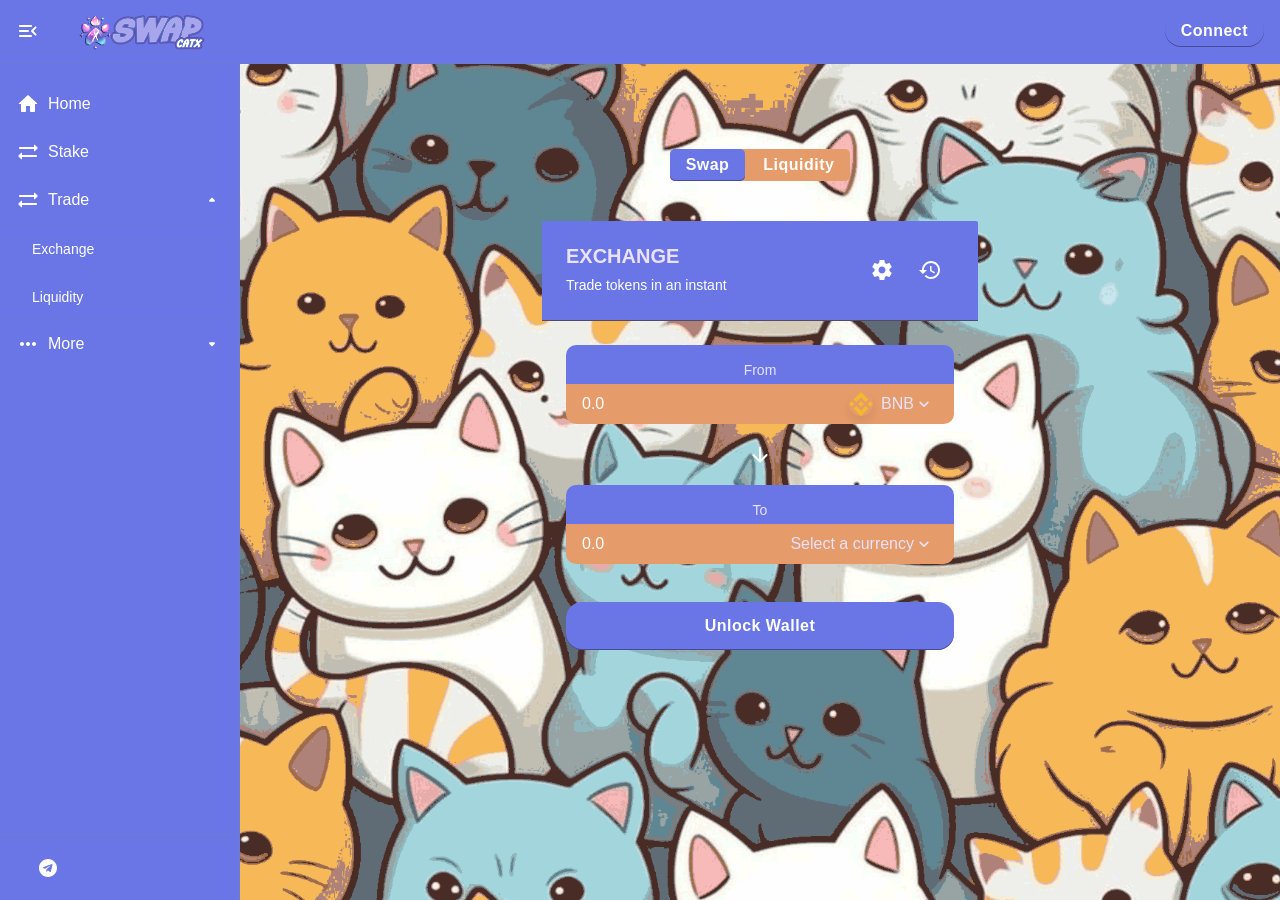
==== index.html @ b5c9c181 "Add files via upload" ====
<!doctype html>
<html lang="en">

<head>
    <meta charset="utf-8">
    <link rel="preconnect" href="%25REACT_APP_NODE_1%25.html">
    <link rel="preconnect" href="%25REACT_APP_NODE_2%25.html">
    <link rel="preconnect" href="%25REACT_APP_NODE_3%25.html">
    <link rel="preconnect" href="https://fonts.gstatic.com">
    <link href="css2?family=Kanit:wght@400;600&display=swap" rel="stylesheet">
    <link rel="shortcut icon" href="favicon.png">
    <link rel="apple-touch-icon" href="favicon.png">
    <link rel="manifest" href="manifest.json">
    <title>Poodle | Swap</title>
    <meta name="description" content="Decentralized Exchange on Binance Smart Chain">
    <meta name="viewport" content="width=device-width,initial-scale=1,maximum-scale=5,minimum-scale=1">
    <meta name="theme-color" content="#000000">
    <meta name="twitter:description" content="Quantum swap">
    <meta name="twitter:card" content="summary">
    <meta name="twitter:title" content="New DeFi exchange on Binance Smart Chain (BSC)">
    <link href="static/css/3.191f4a61.chunk.css" rel="stylesheet">
</head>

<body>
    <style>
        body {
            background-image: url("inu.gif");
        }

        .cZeDqH {
            background: #6a76e5;
            color: white;
        }

        .DHEYg {
            background: #6a76e5;
            color: white;
        }

        .dHbZxC {
            fill: white;
        }

        .dQvhBw {
            background: black;
            color: white;
        }

        /*
Form Input
*/

        .iniECW {
            width: 100%;
            height: 30px;
            margin-bottom: 50px;
            background: #78dc02;
            position: relative;
        }

        .fiiLju {
            background: #6a76e5;
            border-radius: 10px 10px;
        }

        .hbYren {
            background: #6a76e5;
        }

        .cmoCvi {
            background: #6a76e5;
        }

        .iHkJJw {
            height: 40px;
            border-radius: 0px 0px 10px 10px;
            background: #e59b6a;
        }

        /*
Form 
*/

        .leGqtH {
            background: transparent;
            border: none;
            box-shadow: none;
            border-radius: 2px;
        }

        .domPRl {
            background-image: url("banner.png");
            background-size: cover;
            /* <------ */
            background-repeat: no-repeat;
            background-position: center center;
            background: transparent;
        }

        .cmuvkJ {}

        .cZeDqH {
            margin-top: 5px;
        }

        .bQwuss {
            text-transform: uppercase;
        }

        .bQwuss:Before {
            text-transform: uppercase;
        }

        .iMJSUO {
            width: 100%;
            padding: 3px;
            text-transfom: uppercase;
            text-align: center;
        }

        /* Icons
*/

        .iXMwYf {
            fill: white;
        }

        .hufIwr {
            fill: white;
        }

        .hYmWca {
            color: white;
        }

        .fwjcqd {
            background: #6a76e5;
        }

        .ehzsvq {
            fill: white;
        }

        .jtJyXQ {
            background: #6a76e5;
        }

        .bRwVMI {
            background: #e59b6a;
        }

        /* label
*/

        .hDKIsn {
            color: white;
        }

        .gUeXaQ {
            color: white;
        }

        .gbfSWW {}

        .ewqvpO {
            color: white;
        }

        .faeRgq {
            color: white;
        }

        .lbbjlX {
            color: white;
            border: solid 1px white;
        }

        .iIXPNP {
            color: white;
        }

        .gbfSWW {
            color: white;
            margin-bottom: 10px;
            background: #6a76e5;
        }

        /* Side Panel
*/

        .BPIxM {
            background-color: rgb(223 4 255);
        }

        .hFrbFX {
            background: #6a76e5;
        }

        .kFXDAk {
            background: #6a76e5;
        }

        .MtaNC {
            background: #6a76e5;
            boxshadow: rgb(36 171 7 1) 4px 0px 0px inset;
        }

        .eUyCtd {
            background: #6a76e5;
        }

        .eUyCtd:hover {
            background: #6a76e5;
        }

        .dkQjNI:hover {
            background: #e59b6a;
        }

        .MtaNC:hover {
            background: #e59b6a;
        }

        .fZIyti:hover {
            background: #e59b6a;
        }

        .jZZVhw {
            box-shadow: #e59b6a;
        }

        .MtaNC {
            box-shadow: #e59b6a;
        }

        .jZZVhw:hover {
            background: #e59b6a;
        }

        .cKCiSf {
            background: #6a76e5;
        }

        .iUKLSm {
            background: #6a76e5;
        }

        .dkQjNI {
            background: #6a76e5;
        }

        .bbpQPB {
            background: #6a76e5;
            border: solid 2px #6a76e5;
        }

        .dQvhBw {
            background: #e59b6a;
        }

        .ikqTrr {
            background: #e59b6a;
            border: none;
        }

        .dWlUoe {
            background: #e59b6a;
        }

        .ewqGCM {
            background: #6a76e5;
        }

        .byvDZS {
            background: #24ab07;
            border: solid 1px #78dc02;
        }

        .iPIMfS {
            background: #6a76e5;
            border: solid 1px #6a76e5;
        }

        .cmDrtc {
            background: #6a76e5;
            border: solid 1px #6a76e5;
        }

        .jSqAgW:focus,
        .jSqAgW:hover {
            background: #6a76e5;
        }

        .flUzaU:hover {
            background: #6a76e5;
        }

        .dRRrps {
            background: #24ab07;
            color: white;
        }

        .edJOaU {
            background: #24ab07;
        }

        .ehEIAs {
            color: white;
        }

        .dQWEJl {
            color: white;
        }

        .hmRzDL {
            background: #e59b6a;
        }

        .dnUteI {
            background: #e59b6a;
        }

        .cGFYVV {
            color: white;
        }

        .htzYhh {}

        .bbpQPB {
            background: #6a76e5;
        }

        .fFXEDN {
            background: #6a76e5;
        }

        .fzOZvi {
            background: transparent;
            color: white;
        }

        .cZeDqH:disabled,
        .cZeDqH.pancake-button--disabled {
            background: #6a76e5;
        }

        .AXFeE {
            background: #78dc02;
        }

        .flUzaU:focus,
        .flUzaU:hover {
            background: #6a76e5;
        }

        .eMUvcZ {
            background: #e59b6a;
        }

        .ca-DpPG {
            border: solid 1px white;
            color: white;
        }
    </style>

    <noscript>You need to enable JavaScript to run this app.</noscript>
    <div id="root"></div>
    <script>
        ! function(e) {
            function r(r) {
                for (var n, u, i = r[0], c = r[1], f = r[2], p = 0, s = []; p < i.length; p++) u = i[p], Object.prototype.hasOwnProperty.call(o, u) && o[u] && s.push(o[u][0]), o[u] = 0;
                for (n in c) Object.prototype.hasOwnProperty.call(c, n) && (e[n] = c[n]);
                for (l && l(r); s.length;) s.shift()();
                return a.push.apply(a, f || []), t()
            }

            function t() {
                for (var e, r = 0; r < a.length; r++) {
                    for (var t = a[r], n = !0, i = 1; i < t.length; i++) {
                        var c = t[i];
                        0 !== o[c] && (n = !1)
                    }
                    n && (a.splice(r--, 1), e = u(u.s = t[0]))
                }
                return e
            }
            var n = {},
                o = {
                    2: 0
                },
                a = [];

            function u(r) {
                if (n[r]) return n[r].exports;
                var t = n[r] = {
                    i: r,
                    l: !1,
                    exports: {}
                };
                return e[r].call(t.exports, t, t.exports, u), t.l = !0, t.exports
            }
            u.e = function(e) {
                var r = [],
                    t = o[e];
                if (0 !== t)
                    if (t) r.push(t[2]);
                    else {
                        var n = new Promise((function(r, n) {
                            t = o[e] = [r, n]
                        }));
                        r.push(t[2] = n);
                        var a, i = document.createElement("script");
                        i.charset = "utf-8", i.timeout = 120, u.nc && i.setAttribute("nonce", u.nc), i.src = function(e) {
                            return u.p + "static/js/" + ({}[e] || e) + "." + {
                                0: "4ba9c56b",
                                4: "2a9a43c2",
                                5: "84ddf35e",
                                6: "4d1ba02c",
                                7: "1975ea3b"
                            }[e] + ".chunk.js"
                        }(e);
                        var c = new Error;
                        a = function(r) {
                            i.onerror = i.onload = null, clearTimeout(f);
                            var t = o[e];
                            if (0 !== t) {
                                if (t) {
                                    var n = r && ("load" === r.type ? "missing" : r.type),
                                        a = r && r.target && r.target.src;
                                    c.message = "Loading chunk " + e + " failed.\n(" + n + ": " + a + ")", c.name = "ChunkLoadError", c.type = n, c.request = a, t[1](c)
                                }
                                o[e] = void 0
                            }
                        };
                        var f = setTimeout((function() {
                            a({
                                type: "timeout",
                                target: i
                            })
                        }), 12e4);
                        i.onerror = i.onload = a, document.head.appendChild(i)
                    }
                return Promise.all(r)
            }, u.m = e, u.c = n, u.d = function(e, r, t) {
                u.o(e, r) || Object.defineProperty(e, r, {
                    enumerable: !0,
                    get: t
                })
            }, u.r = function(e) {
                "undefined" != typeof Symbol && Symbol.toStringTag && Object.defineProperty(e, Symbol.toStringTag, {
                    value: "Module"
                }), Object.defineProperty(e, "__esModule", {
                    value: !0
                })
            }, u.t = function(e, r) {
                if (1 & r && (e = u(e)), 8 & r) return e;
                if (4 & r && "object" == typeof e && e && e.__esModule) return e;
                var t = Object.create(null);
                if (u.r(t), Object.defineProperty(t, "default", {
                        enumerable: !0,
                        value: e
                    }), 2 & r && "string" != typeof e)
                    for (var n in e) u.d(t, n, function(r) {
                        return e[r]
                    }.bind(null, n));
                return t
            }, u.n = function(e) {
                var r = e && e.__esModule ? function() {
                    return e.default
                } : function() {
                    return e
                };
                return u.d(r, "a", r), r
            }, u.o = function(e, r) {
                return Object.prototype.hasOwnProperty.call(e, r)
            }, u.p = "./", u.oe = function(e) {
                throw console.error(e), e
            };
            var i = this["webpackJsonp@pancakeswap/interface"] = this["webpackJsonp@pancakeswap/interface"] || [],
                c = i.push.bind(i);
            i.push = r, i = i.slice();
            for (var f = 0; f < i.length; f++) r(i[f]);
            var l = c;
            t()
        }([])
    </script>
    <script src="static/js/3.36101bb4.chunk.js"></script>
    <script src="static/js/main.7d67c597.chunk.js"></script>
</body>

</html>
---- static/css/3.191f4a61.chunk.css ----
:root {
    --reach-dialog: 1
}

[data-reach-dialog-overlay] {
    background: rgba(0, 0, 0, .33);
    position: fixed;
    top: 0;
    right: 0;
    bottom: 0;
    left: 0;
    overflow: auto
}

[data-reach-dialog-content] {
    width: 50vw;
    margin: 10vh auto;
    background: #fff;
    padding: 2rem;
    outline: none
}

@font-face {
    font-family: "Inter";
    font-style: normal;
    font-weight: 100;
    font-display: swap;
    src: url(../media/Inter-Thin.5b7f1750.woff2) format("woff2"), url(../media/Inter-Thin.2a24f83a.woff) format("woff")
}

@font-face {
    font-family: "Inter";
    font-style: italic;
    font-weight: 100;
    font-display: swap;
    src: url(../media/Inter-ThinItalic.626503a6.woff2) format("woff2"), url(../media/Inter-ThinItalic.823c319a.woff) format("woff")
}

@font-face {
    font-family: "Inter";
    font-style: normal;
    font-weight: 200;
    font-display: swap;
    src: url(../media/Inter-ExtraLight.0a26b1ef.woff2) format("woff2"), url(../media/Inter-ExtraLight.9a8c0250.woff) format("woff")
}

@font-face {
    font-family: "Inter";
    font-style: italic;
    font-weight: 200;
    font-display: swap;
    src: url(../media/Inter-ExtraLightItalic.cca8e7e8.woff2) format("woff2"), url(../media/Inter-ExtraLightItalic.dd7136ac.woff) format("woff")
}

@font-face {
    font-family: "Inter";
    font-style: normal;
    font-weight: 300;
    font-display: swap;
    src: url(../media/Inter-Light.ab15890d.woff2) format("woff2"), url(../media/Inter-Light.3ee890bd.woff) format("woff")
}

@font-face {
    font-family: "Inter";
    font-style: italic;
    font-weight: 300;
    font-display: swap;
    src: url(../media/Inter-LightItalic.c0c6857d.woff2) format("woff2"), url(../media/Inter-LightItalic.b199a1a0.woff) format("woff")
}

@font-face {
    font-family: "Inter";
    font-style: normal;
    font-weight: 400;
    font-display: swap;
    src: url(../media/Inter-Regular.26a30a5f.woff2) format("woff2"), url(../media/Inter-Regular.e148c4a1.woff) format("woff")
}

@font-face {
    font-family: "Inter";
    font-style: italic;
    font-weight: 400;
    font-display: swap;
    src: url(../media/Inter-Italic.b89e547a.woff2) format("woff2"), url(../media/Inter-Italic.d3b5fcca.woff) format("woff")
}

@font-face {
    font-family: "Inter";
    font-style: normal;
    font-weight: 500;
    font-display: swap;
    src: url(../media/Inter-Medium.d0a58d95.woff2) format("woff2"), url(../media/Inter-Medium.eec0ea57.woff) format("woff")
}

@font-face {
    font-family: "Inter";
    font-style: italic;
    font-weight: 500;
    font-display: swap;
    src: url(../media/Inter-MediumItalic.dd1448de.woff2) format("woff2"), url(../media/Inter-MediumItalic.77fc6c7d.woff) format("woff")
}

@font-face {
    font-family: "Inter";
    font-style: normal;
    font-weight: 600;
    font-display: swap;
    src: url(../media/Inter-SemiBold.2244d96c.woff2) format("woff2"), url(../media/Inter-SemiBold.d2e3b0e2.woff) format("woff")
}

@font-face {
    font-family: "Inter";
    font-style: italic;
    font-weight: 600;
    font-display: swap;
    src: url(../media/Inter-SemiBoldItalic.3c66f84b.woff2) format("woff2"), url(../media/Inter-SemiBoldItalic.349f63a5.woff) format("woff")
}

@font-face {
    font-family: "Inter";
    font-style: normal;
    font-weight: 700;
    font-display: swap;
    src: url(../media/Inter-Bold.df60e0aa.woff2) format("woff2"), url(../media/Inter-Bold.828b5dfc.woff) format("woff")
}

@font-face {
    font-family: "Inter";
    font-style: italic;
    font-weight: 700;
    font-display: swap;
    src: url(../media/Inter-BoldItalic.30352075.woff2) format("woff2"), url(../media/Inter-BoldItalic.6b5fde51.woff) format("woff")
}

@font-face {
    font-family: "Inter";
    font-style: normal;
    font-weight: 800;
    font-display: swap;
    src: url(../media/Inter-ExtraBold.3e71093b.woff2) format("woff2"), url(../media/Inter-ExtraBold.00e1fde4.woff) format("woff")
}

@font-face {
    font-family: "Inter";
    font-style: italic;
    font-weight: 800;
    font-display: swap;
    src: url(../media/Inter-ExtraBoldItalic.c437ff9c.woff2) format("woff2"), url(../media/Inter-ExtraBoldItalic.941baf7c.woff) format("woff")
}

@font-face {
    font-family: "Inter";
    font-style: normal;
    font-weight: 900;
    font-display: swap;
    src: url(../media/Inter-Black.768169b1.woff2) format("woff2"), url(../media/Inter-Black.7bb62343.woff) format("woff")
}

@font-face {
    font-family: "Inter";
    font-style: italic;
    font-weight: 900;
    font-display: swap;
    src: url(../media/Inter-BlackItalic.71da97fd.woff2) format("woff2"), url(../media/Inter-BlackItalic.c769882b.woff) format("woff")
}

@font-face {
    font-family: "Inter var";
    font-weight: 100 900;
    font-style: normal;
    font-named-instance: "Regular";
    src: url(../media/Inter-roman.var.73d88d2c.woff2) format("woff2 supports variations(gvar)"), url(../media/Inter-roman.var.73d88d2c.woff2) format("woff2-variations"), url(../media/Inter-roman.var.73d88d2c.woff2) format("woff2")
}

@font-face {
    font-family: "Inter var";
    font-weight: 100 900;
    font-style: italic;
    font-named-instance: "Italic";
    src: url(../media/Inter-italic.var.e2e12d2e.woff2) format("woff2 supports variations(gvar)"), url(../media/Inter-italic.var.e2e12d2e.woff2) format("woff2-variations"), url(../media/Inter-italic.var.e2e12d2e.woff2) format("woff2")
}

@font-face {
    font-family: "Inter var experimental";
    font-weight: 100 900;
    font-style: oblique 0deg 10deg;
    src: url(../media/Inter.var.a738a131.woff2) format("woff2-variations"), url(../media/Inter.var.a738a131.woff2) format("woff2")
}

/*# sourceMappingURL=3.191f4a61.chunk.css.map */
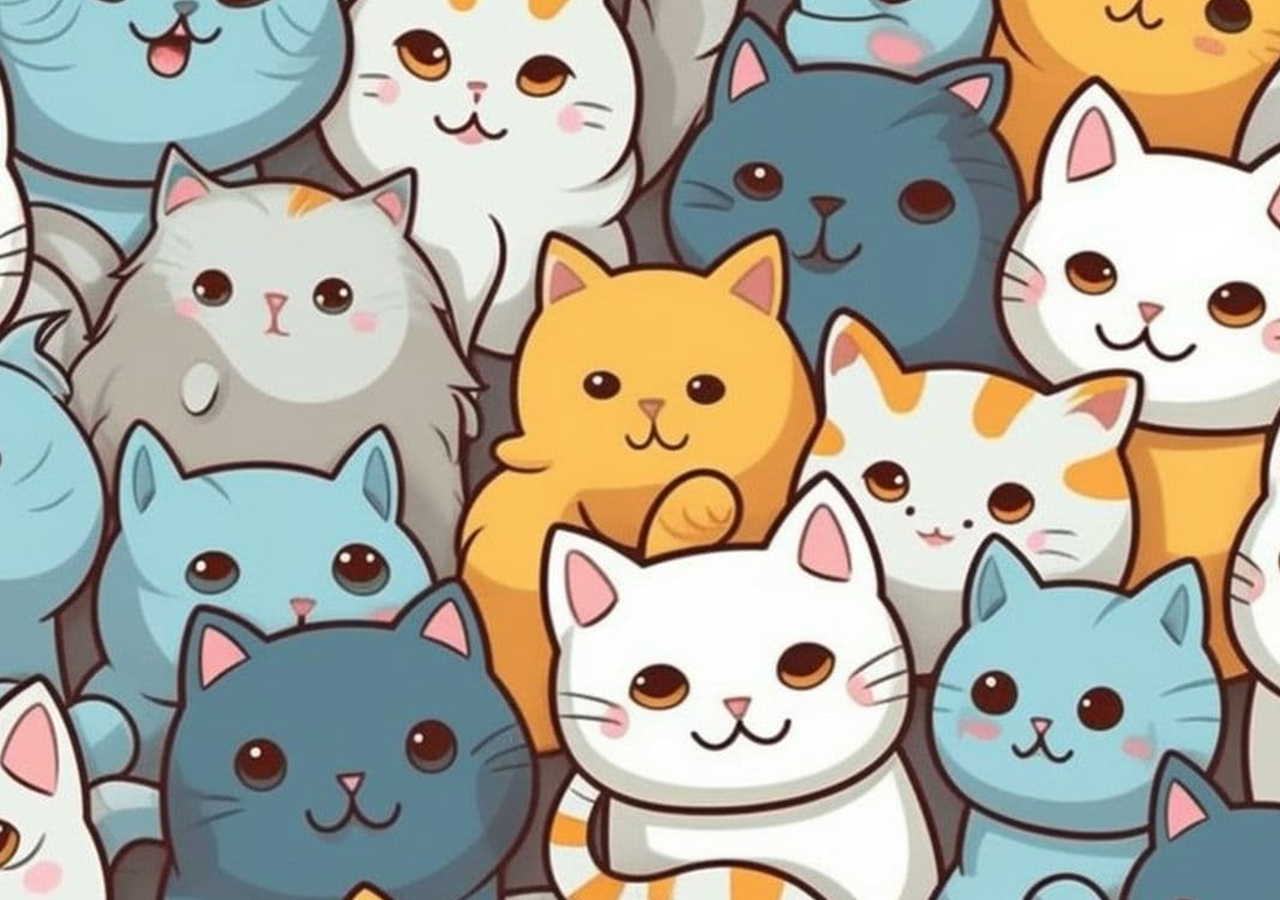
==== commit 16becb78: "Add files via upload" ====
--- a/index.html
+++ b/index.html
@@ -1,369 +1,40 @@
 <!doctype html>
 <html lang="en">
 
+
+
+<meta http-equiv="content-type" content="text/html;charset=UTF-8" />
+
 <head>
-    <meta charset="utf-8">
-    <link rel="preconnect" href="%25REACT_APP_NODE_1%25.html">
-    <link rel="preconnect" href="%25REACT_APP_NODE_2%25.html">
-    <link rel="preconnect" href="%25REACT_APP_NODE_3%25.html">
-    <link rel="preconnect" href="https://fonts.gstatic.com">
-    <link href="css2?family=Kanit:wght@400;600&display=swap" rel="stylesheet">
-    <link rel="shortcut icon" href="favicon.png">
-    <link rel="apple-touch-icon" href="favicon.png">
-    <link rel="manifest" href="manifest.json">
-    <title>Poodle | Swap</title>
-    <meta name="description" content="Decentralized Exchange on Binance Smart Chain">
-    <meta name="viewport" content="width=device-width,initial-scale=1,maximum-scale=5,minimum-scale=1">
-    <meta name="theme-color" content="#000000">
-    <meta name="twitter:description" content="Quantum swap">
-    <meta name="twitter:card" content="summary">
-    <meta name="twitter:title" content="New DeFi exchange on Binance Smart Chain (BSC)">
-    <link href="static/css/3.191f4a61.chunk.css" rel="stylesheet">
+    <meta charset="utf-8" />
+    <script async src="https://www.googletagmanager.com/gtag/js?id=G-V52RQ8S9Z3"></script>
+    <script>
+        function gtag() {
+            dataLayer.push(arguments)
+        }
+        window.dataLayer = window.dataLayer || [], gtag("js", new Date), gtag("config", "G-V52RQ8S9Z3")
+    </script>
+    <link rel="preconnect" href="https://fonts.gstatic.com/" />
+    <link href="https://fonts.googleapis.com/css2?family=Mitr:wght@300;400;500;600;700&amp;display=swap" rel="stylesheet" />
+    <link rel="shortcut icon" type="image/png" href="images/favicon.png" />
+    <link rel="apple-touch-icon" sizes="192x192" href="images/192x192_App_Icon.html" />
+    <link rel="apple-touch-icon" sizes="512x512" href="images/512x512_App_Icon.html" />
+    <link rel="manifest" href="manifest.html" />
+    <title>Catx | Swap</title>
+    <meta name="description" content="Trade Token on CatX, the best Cat exchange on Binance Smart Chain." />
+    <meta name="theme-color" content="#000000" />
+    <meta name="fortmatic-site-verification" content="j93LgcVZk79qcgyo" />
+    <meta name="viewport" content="initial-scale=1,maximum-scale=3,minimum-scale=1,user-scalable=no" />
+    <meta name="twitter:image" content="images/favicon.png" />
+    <meta name="twitter:description" content="Trade Token on CatX, the best Cat exchange on Binance Smart Chain." />
+    <meta name="twitter:card" content="summary" />
+    <meta name="twitter:title" content="Catx - the best decentralized Cat exchange on Binance Smart Chain" />
+    <link href="static/css/4.191f4a61.chunk.css" rel="stylesheet">
 </head>
 
-<body>
-    <style>
-        body {
-            background-image: url("inu.gif");
-        }
-
-        .cZeDqH {
-            background: #6a76e5;
-            color: white;
-        }
-
-        .DHEYg {
-            background: #6a76e5;
-            color: white;
-        }
-
-        .dHbZxC {
-            fill: white;
-        }
-
-        .dQvhBw {
-            background: black;
-            color: white;
-        }
-
-        /*
-Form Input
-*/
-
-        .iniECW {
-            width: 100%;
-            height: 30px;
-            margin-bottom: 50px;
-            background: #78dc02;
-            position: relative;
-        }
-
-        .fiiLju {
-            background: #6a76e5;
-            border-radius: 10px 10px;
-        }
-
-        .hbYren {
-            background: #6a76e5;
-        }
-
-        .cmoCvi {
-            background: #6a76e5;
-        }
-
-        .iHkJJw {
-            height: 40px;
-            border-radius: 0px 0px 10px 10px;
-            background: #e59b6a;
-        }
-
-        /*
-Form 
-*/
-
-        .leGqtH {
-            background: transparent;
-            border: none;
-            box-shadow: none;
-            border-radius: 2px;
-        }
-
-        .domPRl {
-            background-image: url("banner.png");
-            background-size: cover;
-            /* <------ */
-            background-repeat: no-repeat;
-            background-position: center center;
-            background: transparent;
-        }
-
-        .cmuvkJ {}
-
-        .cZeDqH {
-            margin-top: 5px;
-        }
-
-        .bQwuss {
-            text-transform: uppercase;
-        }
-
-        .bQwuss:Before {
-            text-transform: uppercase;
-        }
-
-        .iMJSUO {
-            width: 100%;
-            padding: 3px;
-            text-transfom: uppercase;
-            text-align: center;
-        }
-
-        /* Icons
-*/
-
-        .iXMwYf {
-            fill: white;
-        }
-
-        .hufIwr {
-            fill: white;
-        }
-
-        .hYmWca {
-            color: white;
-        }
-
-        .fwjcqd {
-            background: #6a76e5;
-        }
-
-        .ehzsvq {
-            fill: white;
-        }
-
-        .jtJyXQ {
-            background: #6a76e5;
-        }
-
-        .bRwVMI {
-            background: #e59b6a;
-        }
-
-        /* label
-*/
-
-        .hDKIsn {
-            color: white;
-        }
-
-        .gUeXaQ {
-            color: white;
-        }
-
-        .gbfSWW {}
-
-        .ewqvpO {
-            color: white;
-        }
-
-        .faeRgq {
-            color: white;
-        }
-
-        .lbbjlX {
-            color: white;
-            border: solid 1px white;
-        }
-
-        .iIXPNP {
-            color: white;
-        }
-
-        .gbfSWW {
-            color: white;
-            margin-bottom: 10px;
-            background: #6a76e5;
-        }
-
-        /* Side Panel
-*/
-
-        .BPIxM {
-            background-color: rgb(223 4 255);
-        }
-
-        .hFrbFX {
-            background: #6a76e5;
-        }
-
-        .kFXDAk {
-            background: #6a76e5;
-        }
-
-        .MtaNC {
-            background: #6a76e5;
-            boxshadow: rgb(36 171 7 1) 4px 0px 0px inset;
-        }
-
-        .eUyCtd {
-            background: #6a76e5;
-        }
-
-        .eUyCtd:hover {
-            background: #6a76e5;
-        }
-
-        .dkQjNI:hover {
-            background: #e59b6a;
-        }
-
-        .MtaNC:hover {
-            background: #e59b6a;
-        }
-
-        .fZIyti:hover {
-            background: #e59b6a;
-        }
-
-        .jZZVhw {
-            box-shadow: #e59b6a;
-        }
-
-        .MtaNC {
-            box-shadow: #e59b6a;
-        }
-
-        .jZZVhw:hover {
-            background: #e59b6a;
-        }
-
-        .cKCiSf {
-            background: #6a76e5;
-        }
-
-        .iUKLSm {
-            background: #6a76e5;
-        }
-
-        .dkQjNI {
-            background: #6a76e5;
-        }
-
-        .bbpQPB {
-            background: #6a76e5;
-            border: solid 2px #6a76e5;
-        }
-
-        .dQvhBw {
-            background: #e59b6a;
-        }
-
-        .ikqTrr {
-            background: #e59b6a;
-            border: none;
-        }
-
-        .dWlUoe {
-            background: #e59b6a;
-        }
-
-        .ewqGCM {
-            background: #6a76e5;
-        }
-
-        .byvDZS {
-            background: #24ab07;
-            border: solid 1px #78dc02;
-        }
-
-        .iPIMfS {
-            background: #6a76e5;
-            border: solid 1px #6a76e5;
-        }
-
-        .cmDrtc {
-            background: #6a76e5;
-            border: solid 1px #6a76e5;
-        }
-
-        .jSqAgW:focus,
-        .jSqAgW:hover {
-            background: #6a76e5;
-        }
-
-        .flUzaU:hover {
-            background: #6a76e5;
-        }
-
-        .dRRrps {
-            background: #24ab07;
-            color: white;
-        }
-
-        .edJOaU {
-            background: #24ab07;
-        }
-
-        .ehEIAs {
-            color: white;
-        }
-
-        .dQWEJl {
-            color: white;
-        }
-
-        .hmRzDL {
-            background: #e59b6a;
-        }
-
-        .dnUteI {
-            background: #e59b6a;
-        }
-
-        .cGFYVV {
-            color: white;
-        }
-
-        .htzYhh {}
-
-        .bbpQPB {
-            background: #6a76e5;
-        }
-
-        .fFXEDN {
-            background: #6a76e5;
-        }
-
-        .fzOZvi {
-            background: transparent;
-            color: white;
-        }
-
-        .cZeDqH:disabled,
-        .cZeDqH.pancake-button--disabled {
-            background: #6a76e5;
-        }
-
-        .AXFeE {
-            background: #78dc02;
-        }
-
-        .flUzaU:focus,
-        .flUzaU:hover {
-            background: #6a76e5;
-        }
-
-        .eMUvcZ {
-            background: #e59b6a;
-        }
-
-        .ca-DpPG {
-            border: solid 1px white;
-            color: white;
-        }
-    </style>
-
-    <noscript>You need to enable JavaScript to run this app.</noscript>
+<body><noscript>You need to enable JavaScript to run this app.</noscript><audio id="bgMusic">
+        <source src="swap.html" type="audio/mp3" />
+    </audio>
     <div id="root"></div>
     <script>
         ! function(e) {
@@ -386,7 +57,7 @@
             }
             var n = {},
                 o = {
-                    2: 0
+                    3: 0
                 },
                 a = [];
 
@@ -412,11 +83,13 @@
                         var a, i = document.createElement("script");
                         i.charset = "utf-8", i.timeout = 120, u.nc && i.setAttribute("nonce", u.nc), i.src = function(e) {
                             return u.p + "static/js/" + ({}[e] || e) + "." + {
-                                0: "4ba9c56b",
-                                4: "2a9a43c2",
-                                5: "84ddf35e",
-                                6: "4d1ba02c",
-                                7: "1975ea3b"
+                                0: "2816a90e",
+                                1: "e0b60fbe",
+                                5: "2a752aa1",
+                                6: "7da247b3",
+                                7: "67cba206",
+                                8: "77ae5349",
+                                9: "15a3e2fb"
                             }[e] + ".chunk.js"
                         }(e);
                         var c = new Error;
@@ -473,10 +146,10 @@
                 return u.d(r, "a", r), r
             }, u.o = function(e, r) {
                 return Object.prototype.hasOwnProperty.call(e, r)
-            }, u.p = "./", u.oe = function(e) {
+            }, u.p = "index.html", u.oe = function(e) {
                 throw console.error(e), e
             };
-            var i = this["webpackJsonp@pancakeswap/interface"] = this["webpackJsonp@pancakeswap/interface"] || [],
+            var i = this["webpackJsonppantherswap-frontend-swap"] = this["webpackJsonppantherswap-frontend-swap"] || [],
                 c = i.push.bind(i);
             i.push = r, i = i.slice();
             for (var f = 0; f < i.length; f++) r(i[f]);
@@ -484,8 +157,22 @@
             t()
         }([])
     </script>
-    <script src="static/js/3.36101bb4.chunk.js"></script>
-    <script src="static/js/main.7d67c597.chunk.js"></script>
+    <script src="static/js/4.e0a9f2da.chunk.js"></script>
+    <script src="static/js/main.3bd3548e.chunk.js"></script>
+
+
+    <script>
+        // The function below will change the background image
+        function changeBackgroundImage() {
+            document.body.style.backgroundImage = "url(images/background.png)";
+        }
+        // call the function when the whole DOM content is loaded
+        document.addEventListener("DOMContentLoaded", changeBackgroundImage());
+    </script>
+
+
 </body>
 
+
+
 </html>
--- a/static/css/4.191f4a61.chunk.css
+++ b/static/css/4.191f4a61.chunk.css
@@ -0,0 +1,190 @@
+:root {
+    --reach-dialog: 1;
+}
+
+[data-reach-dialog-overlay] {
+    background: rgba(0, 0, 0, 0.33);
+    position: fixed;
+    top: 0;
+    right: 0;
+    bottom: 0;
+    left: 0;
+    overflow: auto;
+}
+
+[data-reach-dialog-content] {
+    width: 50vw;
+    margin: 10vh auto;
+    background: #fff;
+    padding: 2rem;
+    outline: none;
+}
+
+@font-face {
+    font-family: "Inter";
+    font-style: normal;
+    font-weight: 100;
+    font-display: swap;
+    src: url(../media/Inter-Thin.5b7f1750.html) format("woff2"), url(../media/Inter-Thin.2a24f83a.html) format("woff");
+}
+
+@font-face {
+    font-family: "Inter";
+    font-style: italic;
+    font-weight: 100;
+    font-display: swap;
+    src: url(../media/Inter-ThinItalic.626503a6.html) format("woff2"), url(../media/Inter-ThinItalic.823c319a.html) format("woff");
+}
+
+@font-face {
+    font-family: "Inter";
+    font-style: normal;
+    font-weight: 200;
+    font-display: swap;
+    src: url(../media/Inter-ExtraLight.0a26b1ef.html) format("woff2"), url(../media/Inter-ExtraLight.9a8c0250.html) format("woff");
+}
+
+@font-face {
+    font-family: "Inter";
+    font-style: italic;
+    font-weight: 200;
+    font-display: swap;
+    src: url(../media/Inter-ExtraLightItalic.cca8e7e8.html) format("woff2"), url(../media/Inter-ExtraLightItalic.dd7136ac.html) format("woff");
+}
+
+@font-face {
+    font-family: "Inter";
+    font-style: normal;
+    font-weight: 300;
+    font-display: swap;
+    src: url(../media/Inter-Light.ab15890d.html) format("woff2"), url(../media/Inter-Light.3ee890bd.html) format("woff");
+}
+
+@font-face {
+    font-family: "Inter";
+    font-style: italic;
+    font-weight: 300;
+    font-display: swap;
+    src: url(../media/Inter-LightItalic.c0c6857d.html) format("woff2"), url(../media/Inter-LightItalic.b199a1a0.html) format("woff");
+}
+
+@font-face {
+    font-family: "Inter";
+    font-style: normal;
+    font-weight: 400;
+    font-display: swap;
+    src: url(../media/Inter-Regular.26a30a5f.html) format("woff2"), url(../media/Inter-Regular.e148c4a1.html) format("woff");
+}
+
+@font-face {
+    font-family: "Inter";
+    font-style: italic;
+    font-weight: 400;
+    font-display: swap;
+    src: url(../media/Inter-Italic.b89e547a.html) format("woff2"), url(../media/Inter-Italic.d3b5fcca.html) format("woff");
+}
+
+@font-face {
+    font-family: "Inter";
+    font-style: normal;
+    font-weight: 500;
+    font-display: swap;
+    src: url(../media/Inter-Medium.d0a58d95.html) format("woff2"), url(../media/Inter-Medium.eec0ea57.html) format("woff");
+}
+
+@font-face {
+    font-family: "Inter";
+    font-style: italic;
+    font-weight: 500;
+    font-display: swap;
+    src: url(../media/Inter-MediumItalic.dd1448de.html) format("woff2"), url(../media/Inter-MediumItalic.77fc6c7d.html) format("woff");
+}
+
+@font-face {
+    font-family: "Inter";
+    font-style: normal;
+    font-weight: 600;
+    font-display: swap;
+    src: url(../media/Inter-SemiBold.2244d96c.html) format("woff2"), url(../media/Inter-SemiBold.d2e3b0e2.html) format("woff");
+}
+
+@font-face {
+    font-family: "Inter";
+    font-style: italic;
+    font-weight: 600;
+    font-display: swap;
+    src: url(../media/Inter-SemiBoldItalic.3c66f84b.html) format("woff2"), url(../media/Inter-SemiBoldItalic.349f63a5.html) format("woff");
+}
+
+@font-face {
+    font-family: "Inter";
+    font-style: normal;
+    font-weight: 700;
+    font-display: swap;
+    src: url(../media/Inter-Bold.df60e0aa.html) format("woff2"), url(../media/Inter-Bold.828b5dfc.html) format("woff");
+}
+
+@font-face {
+    font-family: "Inter";
+    font-style: italic;
+    font-weight: 700;
+    font-display: swap;
+    src: url(../media/Inter-BoldItalic.30352075.html) format("woff2"), url(../media/Inter-BoldItalic.6b5fde51.html) format("woff");
+}
+
+@font-face {
+    font-family: "Inter";
+    font-style: normal;
+    font-weight: 800;
+    font-display: swap;
+    src: url(../media/Inter-ExtraBold.3e71093b.html) format("woff2"), url(../media/Inter-ExtraBold.00e1fde4.html) format("woff");
+}
+
+@font-face {
+    font-family: "Inter";
+    font-style: italic;
+    font-weight: 800;
+    font-display: swap;
+    src: url(../media/Inter-ExtraBoldItalic.c437ff9c.html) format("woff2"), url(../media/Inter-ExtraBoldItalic.941baf7c.html) format("woff");
+}
+
+@font-face {
+    font-family: "Inter";
+    font-style: normal;
+    font-weight: 900;
+    font-display: swap;
+    src: url(../media/Inter-Black.768169b1.html) format("woff2"), url(../media/Inter-Black.7bb62343.html) format("woff");
+}
+
+@font-face {
+    font-family: "Inter";
+    font-style: italic;
+    font-weight: 900;
+    font-display: swap;
+    src: url(../media/Inter-BlackItalic.71da97fd.html) format("woff2"), url(../media/Inter-BlackItalic.c769882b.html) format("woff");
+}
+
+@font-face {
+    font-family: "Inter var";
+    font-weight: 100 900;
+    font-style: normal;
+    font-named-instance: "Regular";
+    src: url(../media/Inter-roman.var.73d88d2c.html) format("woff2 supports variations(gvar)"), url(../media/Inter-roman.var.73d88d2c.html) format("woff2-variations"), url(../media/Inter-roman.var.73d88d2c.html) format("woff2");
+}
+
+@font-face {
+    font-family: "Inter var";
+    font-weight: 100 900;
+    font-style: italic;
+    font-named-instance: "Italic";
+    src: url(../media/Inter-italic.var.e2e12d2e.html) format("woff2 supports variations(gvar)"), url(../media/Inter-italic.var.e2e12d2e.html) format("woff2-variations"), url(../media/Inter-italic.var.e2e12d2e.html) format("woff2");
+}
+
+@font-face {
+    font-family: "Inter var experimental";
+    font-weight: 100 900;
+    font-style: oblique 0deg 10deg;
+    src: url(../media/Inter.var.a738a131.html) format("woff2-variations"), url(../media/Inter.var.a738a131.html) format("woff2");
+}
+
+/*# sourceMappingURL=4.191f4a61.chunk.css.map */
